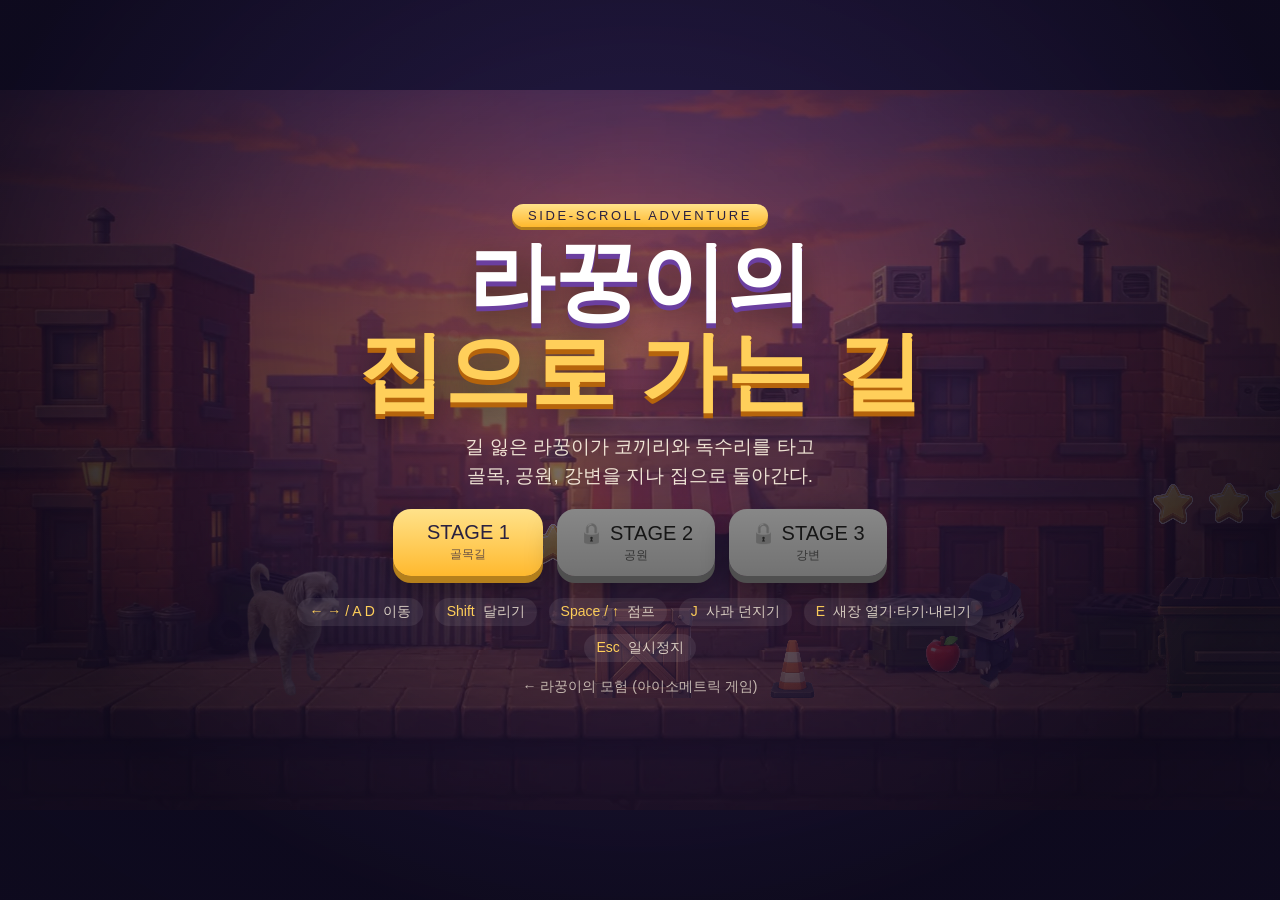
==== home/index.html @ 69aecd46 "새 게임 추가: 라꿍이의 집으로 가는 길 (횡스크롤) - 골목/공원/강변 3스테이지, 코끼리·독수리 타기, 움직이는 발판·스프링, 보스 돈 캣 - 메인 시작 화면에서 새 게임으로 " ====
<!doctype html>
<html lang="ko">
<head>
<meta charset="utf-8">
<meta name="viewport" content="width=device-width, initial-scale=1, maximum-scale=1, user-scalable=no, viewport-fit=cover">
<meta name="mobile-web-app-capable" content="yes">
<meta name="apple-mobile-web-app-capable" content="yes">
<meta name="theme-color" content="#1c1b33">
<title>라꿍이의 집으로 가는 길</title>
<link rel="stylesheet" href="style.css">
</head>
<body>
<div id="stage">
  <div id="game"></div>
  <div id="vignette"></div>

  <!-- HUD -->
  <div id="hud" class="hidden">
    <div id="hud-left">
      <div class="hud-card" id="hud-hero">
        <img id="portrait" src="assets/portrait.webp" alt="">
        <div class="hh-body">
          <div class="hh-row"><span id="hearts"></span><span id="lives">×3</span></div>
          <div class="hh-row small"><span id="mount-badge" class="hidden"></span><span id="mount-hearts"></span></div>
        </div>
      </div>
      <div class="hud-card" id="hud-letters"><span class="lt" data-i="0">라</span><span class="lt" data-i="1">꿍</span><span class="lt" data-i="2">이</span></div>
    </div>
    <div id="hud-right">
      <div class="hud-chip"><img src="assets/item_star.webp" alt=""><b id="stars">0</b></div>
      <div class="hud-chip"><img src="assets/item_apple.webp" alt=""><b id="apples">3</b></div>
      <button id="btn-pause" class="round" aria-label="일시정지">⏸</button>
    </div>
    <div id="stage-name"></div>
    <div id="boss-bar" class="hidden"><div class="bb-name">👑 돈 캣</div><div class="bb-track"><div id="boss-fill"></div></div></div>
    <div id="hint" class="hidden"></div>
    <div id="toast" class="hidden"></div>
  </div>

  <!-- touch controls -->
  <div id="touch">
    <div id="joy"><div id="joy-knob"></div></div>
    <button id="tb-jump" class="tb" aria-label="점프">⤴<span>점프</span></button>
    <button id="tb-throw" class="tb" aria-label="사과 던지기"><img src="assets/item_apple.webp" alt=""><span>던지기</span></button>
    <button id="tb-act" class="tb" aria-label="타기/열기">E<span>타기</span></button>
    <button id="tb-run" class="tb" aria-label="달리기">🏃<span>달리기</span></button>
  </div>
  <div id="rotate-hint" class="hidden"><div>📱↻<br>화면을 <b>가로</b>로 돌려 주세요</div></div>

  <!-- title -->
  <div id="title" class="screen">
    <div class="title-inner">
      <div class="title-badge">SIDE-SCROLL ADVENTURE</div>
      <h1>라꿍이의<br><span>집으로 가는 길</span></h1>
      <p class="title-sub">길 잃은 라꿍이가 코끼리와 독수리를 타고<br>골목, 공원, 강변을 지나 집으로 돌아간다.</p>
      <div id="title-loading">리소스 불러오는 중…</div>
      <div id="stage-pick" class="hidden"></div>
      <div class="controls controls-touch"><span><b>왼쪽 조이스틱</b> 이동 (끝까지 밀면 달리기)</span><span><b>⤴</b> 점프</span><span><b>사과</b> 던지기</span><span><b>E</b> 타기·열기</span></div>
      <div class="controls controls-kb">
        <span><b>← → / A D</b> 이동</span><span><b>Shift</b> 달리기</span><span><b>Space / ↑</b> 점프</span><span><b>J</b> 사과 던지기</span><span><b>E</b> 새장 열기·타기·내리기</span><span><b>Esc</b> 일시정지</span>
      </div>
      <button id="btn-full" class="mode-btn">전체화면으로 보기</button>
      <a class="back-link" href="../index.html">← 라꿍이의 모험 (아이소메트릭 게임)</a>
    </div>
  </div>

  <div id="pause" class="screen hidden">
    <div class="panel">
      <h2>일시정지</h2>
      <button id="btn-resume" class="big-btn">계속하기</button>
      <button id="btn-retry" class="big-btn ghost">이 스테이지 처음부터</button>
      <button id="btn-menu" class="big-btn ghost">처음 화면으로</button>
    </div>
  </div>

  <div id="clear" class="screen hidden">
    <div class="panel wide">
      <div class="title-badge" id="clear-badge">STAGE CLEAR</div>
      <h2 id="clear-title">스테이지 클리어!</h2>
      <p class="quote" id="clear-quote"></p>
      <div class="stats">
        <div><span>별</span><b id="res-stars">0</b></div>
        <div><span>글자</span><b id="res-letters">0/3</b></div>
        <div><span>시간</span><b id="res-time">0:00</b></div>
        <div><span>남은 목숨</span><b id="res-lives">3</b></div>
      </div>
      <button id="btn-next" class="big-btn">다음 스테이지</button>
      <button id="btn-again" class="big-btn ghost">다시 하기</button>
    </div>
    <div id="confetti"></div>
  </div>

  <div id="over" class="screen hidden">
    <div class="panel">
      <h2>앗, 쓰러졌다…</h2>
      <p class="quote">포기하지 마! 집이 기다리고 있어.</p>
      <button id="btn-over-retry" class="big-btn">다시 도전</button>
      <button id="btn-over-menu" class="big-btn ghost">처음 화면으로</button>
    </div>
  </div>
</div>

<script src="../lib/phaser.min.js"></script>
<script src="game.js"></script>
</body>
</html>
---- home/style.css ----
:root{
  --ink:#2a2140; --gold:#ffcf5a; --gold2:#ff9f2e; --cream:#fff6e4; --navy:#1c1b33; --pink:#ff7a93;
  --card:rgba(28,27,51,.82); --line:rgba(255,207,90,.55);
}
*{box-sizing:border-box;margin:0;padding:0;user-select:none;-webkit-user-select:none}
html,body{width:100%;height:100%;background:#12111f;overflow:hidden;font-family:"Jua","Malgun Gothic","Apple SD Gothic Neo","Noto Sans KR",sans-serif;color:var(--cream);overscroll-behavior:none;-webkit-touch-callout:none;-webkit-tap-highlight-color:transparent}
#stage{position:fixed;left:0;top:0;width:var(--app-w,100%);height:var(--app-h,100%);display:flex;align-items:center;justify-content:center;background:#12111f;touch-action:none}
#game{position:absolute;inset:0}
#game canvas{display:block}
#vignette{position:absolute;inset:0;pointer-events:none;background:radial-gradient(ellipse at center,rgba(0,0,0,0) 58%,rgba(20,10,40,.34) 100%);z-index:2}
.hidden{display:none!important}

/* ---------- HUD ---------- */
#hud{position:absolute;inset:0;z-index:5;pointer-events:none}
#hud-left{position:absolute;left:max(12px,env(safe-area-inset-left));top:max(10px,env(safe-area-inset-top));display:flex;flex-direction:column;gap:8px}
.hud-card{background:var(--card);border:2px solid var(--line);border-radius:16px;padding:6px 12px;backdrop-filter:blur(6px);box-shadow:0 4px 0 rgba(0,0,0,.25)}
#hud-hero{display:flex;align-items:center;gap:10px;min-width:190px}
#portrait{width:52px;height:52px;border-radius:50%;border:3px solid var(--gold);background:#3a2c50;object-fit:cover}
.hh-body{display:flex;flex-direction:column;gap:3px}
.hh-row{display:flex;align-items:center;gap:8px}
.hh-row.small{font-size:12px;min-height:16px}
#hearts img,#mount-hearts img{width:24px;height:22px;margin-right:2px;vertical-align:middle;filter:drop-shadow(0 2px 0 rgba(0,0,0,.35))}
#hearts img.off,#mount-hearts img.off{filter:grayscale(1) brightness(.55);opacity:.7}
#mount-hearts img{width:18px;height:17px;filter:hue-rotate(190deg) saturate(1.3) drop-shadow(0 2px 0 rgba(0,0,0,.35))}
#mount-hearts img.off{filter:grayscale(1) brightness(.5)}
#lives{font-size:18px;color:var(--gold)}
#mount-badge{background:rgba(255,255,255,.12);border-radius:999px;padding:1px 9px;color:var(--gold)}
#hud-letters{display:flex;gap:6px;align-self:flex-start;padding:4px 10px}
.lt{width:30px;height:30px;border-radius:9px;display:flex;align-items:center;justify-content:center;font-size:20px;color:rgba(255,255,255,.28);background:rgba(255,255,255,.07);border:2px dashed rgba(255,255,255,.2)}
.lt.on{color:var(--ink);background:linear-gradient(180deg,#ffe28a,#ffb92e);border:2px solid #fff6e4;text-shadow:none;animation:pop .5s ease-out}
@keyframes pop{0%{transform:scale(1.7)}100%{transform:scale(1)}}
#hud-right{position:absolute;right:max(12px,env(safe-area-inset-right));top:max(10px,env(safe-area-inset-top));display:flex;align-items:center;gap:8px}
.hud-chip{display:flex;align-items:center;gap:6px;background:var(--card);border:2px solid var(--line);border-radius:999px;padding:3px 14px 3px 8px;font-size:20px}
.hud-chip img{width:26px;height:26px;object-fit:contain}
.hud-chip b{font-weight:400;min-width:22px;text-align:right;font-variant-numeric:tabular-nums}
.round{pointer-events:auto;width:42px;height:42px;border-radius:50%;border:3px solid var(--gold);background:var(--card);color:#fff;font:inherit;font-size:16px;cursor:pointer}
#stage-name{position:absolute;left:50%;top:max(10px,env(safe-area-inset-top));transform:translateX(-50%);background:var(--card);border:2px solid var(--line);border-radius:999px;padding:4px 18px;font-size:15px;color:var(--gold);white-space:nowrap}
#boss-bar{position:absolute;left:50%;bottom:max(22px,env(safe-area-inset-bottom));transform:translateX(-50%);width:min(560px,52vw);display:flex;align-items:center;gap:10px}
.bb-name{font-size:16px;white-space:nowrap}
.bb-track{flex:1;height:18px;border-radius:10px;background:rgba(0,0,0,.55);border:3px solid #fff6e4;overflow:hidden}
#boss-fill{height:100%;width:100%;background:linear-gradient(180deg,#ff8a6a,#d6322a);transition:width .25s}
#hint{position:absolute;left:50%;top:22%;transform:translateX(-50%);background:var(--card);border:2px solid var(--gold);border-radius:18px;padding:8px 20px;font-size:20px;max-width:86vw;text-align:center;box-shadow:0 6px 0 rgba(0,0,0,.25)}
#toast{position:absolute;left:50%;top:32%;transform:translateX(-50%);font-size:34px;color:var(--gold);text-shadow:0 4px 0 #6b3fa0,0 8px 24px rgba(0,0,0,.5);white-space:nowrap}

/* ---------- screens ---------- */
.screen{position:absolute;inset:0;z-index:20;display:flex;align-items:center;justify-content:center;text-align:center;overflow-y:auto;overscroll-behavior:contain}
.title-inner,.panel{margin:auto}
#title{background:radial-gradient(ellipse at 50% 35%,rgba(60,40,110,.55),rgba(14,10,30,.88) 75%)}
#pause{background:rgba(10,8,24,.7);backdrop-filter:blur(4px)}
#over{background:rgba(10,8,24,.78)}
#clear{background:radial-gradient(ellipse at center,rgba(60,40,110,.55),rgba(10,8,24,.88))}
.title-inner{max-width:780px;padding:24px}
.title-badge{display:inline-block;font-size:13px;letter-spacing:.2em;color:var(--ink);background:linear-gradient(180deg,#ffe28a,#ffb92e);border-radius:999px;padding:4px 16px;margin-bottom:10px;box-shadow:0 3px 0 #b5801c}
h1{font-size:clamp(44px,8vw,86px);line-height:1.04;color:#fff;text-shadow:0 5px 0 #6b3fa0,0 10px 30px rgba(0,0,0,.5)}
h1 span{color:var(--gold);text-shadow:0 5px 0 #b5640c,0 10px 30px rgba(0,0,0,.5)}
.title-sub{margin:16px 0 18px;font-size:19px;line-height:1.55;color:rgba(255,246,228,.9)}
#title-loading{font-size:17px;color:var(--gold);margin:14px 0}
#stage-pick{display:flex;gap:14px;justify-content:center;flex-wrap:wrap}
.big-btn{display:inline-flex;align-items:center;justify-content:center;gap:10px;font-family:inherit;font-size:24px;color:var(--ink);background:linear-gradient(180deg,#ffe28a,#ffb92e);border:0;border-radius:18px;padding:14px 38px;cursor:pointer;box-shadow:0 7px 0 #b5801c,0 14px 30px rgba(0,0,0,.35);transition:transform .08s}
.big-btn small{font-size:12px;opacity:.7}
.big-btn:hover{transform:translateY(-2px)}
.big-btn:active{transform:translateY(4px);box-shadow:0 3px 0 #b5801c}
.big-btn.ghost{background:rgba(255,255,255,.12);color:#fff;box-shadow:0 7px 0 rgba(0,0,0,.35);margin-top:14px}
.big-btn[disabled]{filter:grayscale(1) brightness(.6);cursor:default}
.controls{margin-top:22px;display:flex;flex-wrap:wrap;gap:8px 12px;justify-content:center;font-size:14px;color:rgba(255,246,228,.8)}
.controls span{background:rgba(255,255,255,.08);padding:5px 12px;border-radius:999px}
.controls b{color:var(--gold);font-weight:400;margin-right:4px}
.controls-touch{display:none}
.mode-btn{margin-top:14px;font-family:inherit;font-size:14px;color:var(--cream);background:rgba(255,255,255,.1);border:1px solid var(--line);border-radius:999px;padding:7px 16px;cursor:pointer}
.back-link{display:block;margin-top:16px;font-size:14px;color:rgba(255,246,228,.7);text-decoration:none}
.back-link:hover{color:var(--gold)}
#btn-full{display:none}
.panel{background:var(--card);border:3px solid var(--gold);border-radius:26px;padding:30px 44px;box-shadow:0 10px 0 rgba(0,0,0,.3),0 24px 60px rgba(0,0,0,.45);display:flex;flex-direction:column;align-items:center}
.panel h2{font-size:36px;margin:6px 0 16px;color:#fff}
.panel.wide{min-width:min(560px,92vw)}
.quote{font-size:18px;color:rgba(255,246,228,.85);margin-bottom:16px}
.stats{display:grid;grid-template-columns:1fr 1fr;gap:10px;width:100%;margin-bottom:22px}
.stats div{background:rgba(255,255,255,.08);border-radius:14px;padding:10px 14px;display:flex;flex-direction:column;gap:2px}
.stats span{font-size:12px;color:var(--gold);letter-spacing:.12em}
.stats b{font-size:28px;font-weight:400}
#confetti{position:absolute;inset:0;pointer-events:none;overflow:hidden}
.conf{position:absolute;top:-20px;font-size:26px;animation:fall linear forwards}
@keyframes fall{to{transform:translateY(110vh) rotate(540deg)}}
.stage-btn{min-width:150px;padding:12px 22px;font-size:20px}
.stage-btn small{display:block;font-size:12px;opacity:.7}
.stage-btn{flex-direction:column;gap:2px}

/* ---------- touch ---------- */
#touch,#rotate-hint{display:none}
body.touch .controls-touch{display:flex}
body.touch .controls-kb{display:none}
body.touch #btn-full{display:inline-block}
body.touch #touch{display:block;position:absolute;inset:0;z-index:6;pointer-events:none}
body.touch #joy{position:absolute;left:max(22px,env(safe-area-inset-left));bottom:max(22px,env(safe-area-inset-bottom));width:132px;height:132px;border-radius:50%;background:rgba(28,27,51,.45);border:3px solid rgba(255,207,90,.55);pointer-events:auto;touch-action:none}
body.touch #joy-knob{position:absolute;left:50%;top:50%;width:58px;height:58px;margin:-29px 0 0 -29px;border-radius:50%;background:radial-gradient(circle at 35% 30%,#fff6e4,#ffb92e);box-shadow:0 4px 0 rgba(0,0,0,.3);transition:transform .05s}
body.touch .tb{position:absolute;pointer-events:auto;touch-action:none;width:74px;height:74px;border-radius:50%;border:3px solid var(--gold);background:rgba(28,27,51,.6);color:#fff;font:inherit;font-size:28px;line-height:1;display:flex;flex-direction:column;align-items:center;justify-content:center;gap:1px;box-shadow:0 5px 0 rgba(0,0,0,.3)}
body.touch .tb img{width:30px;height:30px;object-fit:contain}
body.touch .tb span{font-size:10px;color:var(--gold)}
body.touch .tb:active,body.touch .tb.on{background:var(--gold);color:var(--ink)}
body.touch .tb:active span,body.touch .tb.on span{color:var(--ink)}
body.touch #tb-jump{right:max(18px,env(safe-area-inset-right));bottom:max(24px,env(safe-area-inset-bottom));width:88px;height:88px;font-size:34px}
body.touch #tb-throw{right:calc(max(18px,env(safe-area-inset-right)) + 104px);bottom:max(24px,env(safe-area-inset-bottom))}
body.touch #tb-act{right:calc(max(18px,env(safe-area-inset-right)) + 16px);bottom:calc(max(24px,env(safe-area-inset-bottom)) + 104px)}
body.touch #tb-act.hot{background:var(--gold);color:var(--ink);animation:pulse .7s ease-in-out infinite}
@keyframes pulse{50%{transform:scale(1.12)}}
body.touch #tb-run{right:calc(max(18px,env(safe-area-inset-right)) + 112px);bottom:calc(max(24px,env(safe-area-inset-bottom)) + 92px);width:56px;height:56px;font-size:22px}
body.touch #hud-hero{min-width:0}
body.touch #hint{top:30%;font-size:16px;padding:6px 14px}
@media (max-height:480px){
  body.touch #joy{width:112px;height:112px}
  body.touch .tb{width:62px;height:62px}
  body.touch #tb-jump{width:76px;height:76px}
  body.touch #tb-throw{right:calc(max(18px,env(safe-area-inset-right)) + 92px)}
  body.touch #tb-act{bottom:calc(max(24px,env(safe-area-inset-bottom)) + 88px)}
  body.touch #tb-run{right:calc(max(18px,env(safe-area-inset-right)) + 96px);bottom:calc(max(24px,env(safe-area-inset-bottom)) + 76px);width:48px;height:48px;font-size:18px}
  #portrait{width:40px;height:40px}
  #hearts img{width:20px;height:18px}
  .hud-chip{font-size:16px;padding:2px 10px 2px 6px}
  .hud-chip img{width:20px;height:20px}
  #stage-name{font-size:12px;padding:2px 12px}
}
@media (orientation:portrait){
  body.touch #rotate-hint{display:flex;position:absolute;inset:0;z-index:50;background:rgba(14,10,30,.94);align-items:center;justify-content:center;text-align:center;font-size:24px;line-height:1.6}
  body.touch #rotate-hint.hidden{display:flex!important}
}
@media (max-width:760px){
  .title-inner{padding:12px}
  h1{font-size:clamp(34px,11vw,60px)}
  .title-sub{font-size:15px;margin:10px 0 12px}
  .panel{padding:22px 24px}
  .stats b{font-size:22px}
}
/* short landscape (phones) */
@media (max-height:480px) and (orientation:landscape){
  .title-inner{padding:6px 16px}
  .title-badge{font-size:10px;padding:2px 10px;margin-bottom:2px}
  h1{font-size:30px;line-height:1.1}
  h1 br{display:none}
  h1 span{margin-left:.22em}
  .title-sub{font-size:12px;line-height:1.4;margin:4px 0 6px}
  #title-loading{font-size:13px;margin:6px 0}
  .big-btn{font-size:17px;padding:7px 24px;border-radius:14px}
  .stage-btn{min-width:110px;padding:6px 12px;font-size:16px}
  .controls{margin-top:6px;gap:4px 8px;font-size:11px}
  .controls span{padding:3px 9px}
  .mode-btn{margin-top:6px;font-size:12px;padding:4px 12px}
  .back-link{margin-top:6px;font-size:12px}
  .panel{padding:12px 28px}
  .panel h2{font-size:24px;margin:2px 0 8px}
  .quote{font-size:13px;margin-bottom:8px}
  .stats{grid-template-columns:repeat(4,1fr);gap:6px;margin-bottom:10px}
  .stats div{padding:5px 8px;border-radius:10px}
  .stats span{font-size:10px}
  .stats b{font-size:18px}
  #clear .panel{display:grid;grid-template-columns:1fr 1fr;gap:0 10px;min-width:min(520px,92vw)}
  #clear .panel>:not(button){grid-column:1/-1;justify-self:center}
  #clear .panel>.stats{justify-self:stretch}
  #clear .big-btn,#clear .big-btn.ghost{margin-top:0}
}
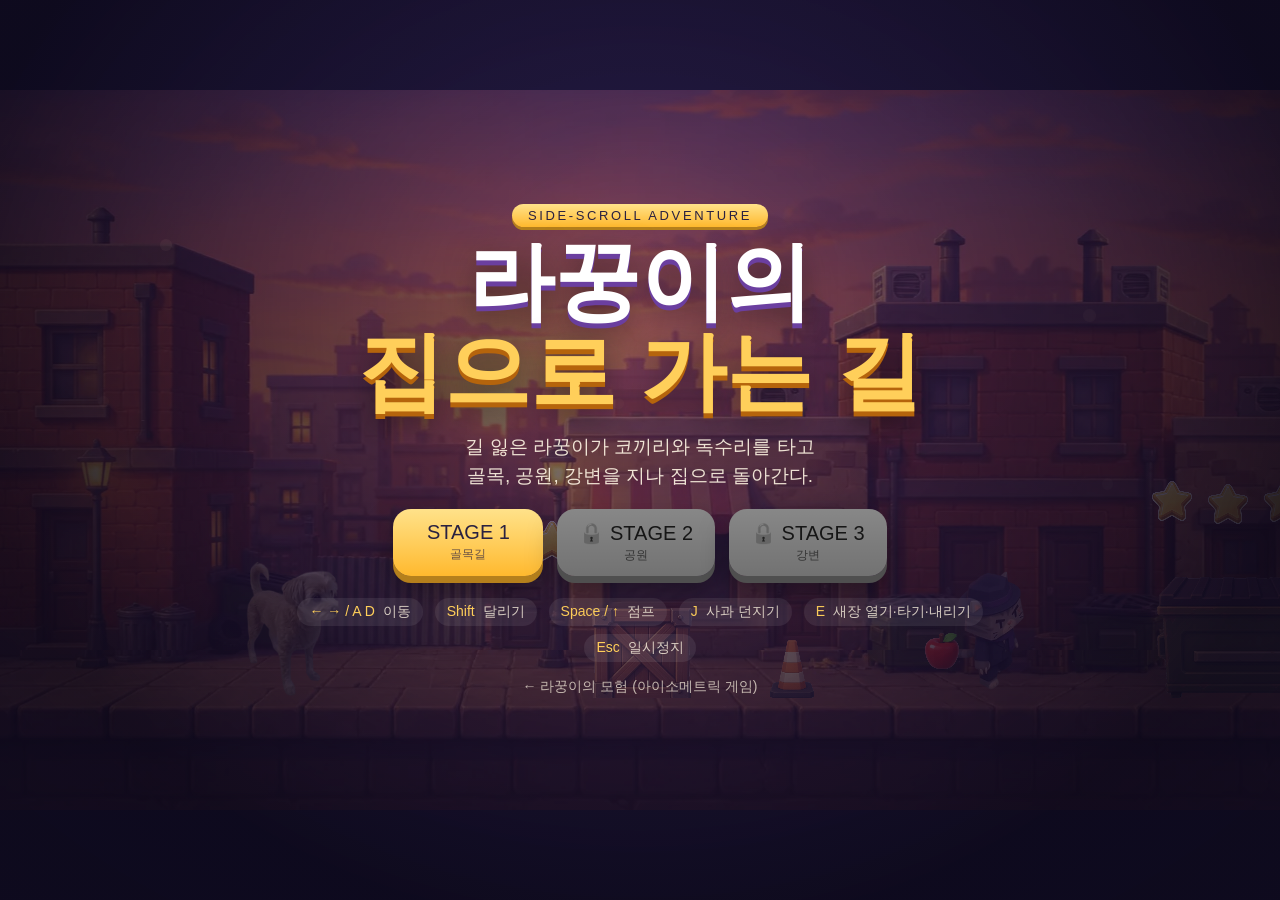
==== commit 29c3ff41: "세로 화면에서도 플레이할 수 있게 '세로로 계속하기' 버튼 추가 - 폰이 세로일 때 뜨는 '가로로 돌려 주세요' 안내에 세로로 계속하기 버튼 추가 (화면 회전 잠금 대응) - 세로" ====
--- a/home/index.html
+++ b/home/index.html
@@ -45,7 +45,7 @@
     <button id="tb-act" class="tb" aria-label="타기/열기">E<span>타기</span></button>
     <button id="tb-run" class="tb" aria-label="달리기">🏃<span>달리기</span></button>
   </div>
-  <div id="rotate-hint" class="hidden"><div>📱↻<br>화면을 <b>가로</b>로 돌려 주세요</div></div>
+  <div id="rotate-hint" class="hidden"><div>📱↻<br>화면을 <b>가로</b>로 돌려 주세요<br><button id="btn-portrait" class="mode-btn">세로로 계속하기 (작게 보여요)</button></div></div>
 
   <!-- title -->
   <div id="title" class="screen">
--- a/home/style.css
+++ b/home/style.css
@@ -120,8 +120,20 @@
   #stage-name{font-size:12px;padding:2px 12px}
 }
 @media (orientation:portrait){
-  body.touch #rotate-hint{display:flex;position:absolute;inset:0;z-index:50;background:rgba(14,10,30,.94);align-items:center;justify-content:center;text-align:center;font-size:24px;line-height:1.6}
-  body.touch #rotate-hint.hidden{display:flex!important}
+  body.touch:not(.portrait-ok) #rotate-hint{display:flex;position:absolute;inset:0;z-index:50;background:rgba(14,10,30,.94);align-items:center;justify-content:center;text-align:center;font-size:24px;line-height:1.6}
+  body.touch:not(.portrait-ok) #rotate-hint.hidden{display:flex!important}
+  body.touch.portrait-ok #rotate-hint{display:none!important}
+  #rotate-hint .mode-btn{margin-top:18px;font-size:16px;padding:10px 20px;pointer-events:auto}
+  body.touch.portrait-ok #hud-right{flex-wrap:wrap;max-width:140px;justify-content:flex-end;gap:6px}
+  body.touch.portrait-ok .hud-chip{font-size:15px;padding:2px 8px 2px 5px}
+  body.touch.portrait-ok .hud-chip img{width:20px;height:20px}
+  body.touch.portrait-ok #hud-hero{min-width:0;padding:5px 10px 5px 6px}
+  body.touch.portrait-ok #portrait{width:40px;height:40px}
+  body.touch.portrait-ok #hearts img{width:20px;height:18px}
+  body.touch.portrait-ok #stage-name{top:calc(max(10px,env(safe-area-inset-top)) + 138px);font-size:12px}
+  body.touch.portrait-ok #hint{top:calc(max(10px,env(safe-area-inset-top)) + 176px);font-size:14px}
+  body.touch.portrait-ok #toast{top:calc(max(10px,env(safe-area-inset-top)) + 252px);font-size:26px}
+  body.touch.portrait-ok #boss-bar{left:12px;transform:none;width:calc(100% - 24px);bottom:calc(max(14px,env(safe-area-inset-bottom)) + 200px)}
 }
 @media (max-width:760px){
   .title-inner{padding:12px}
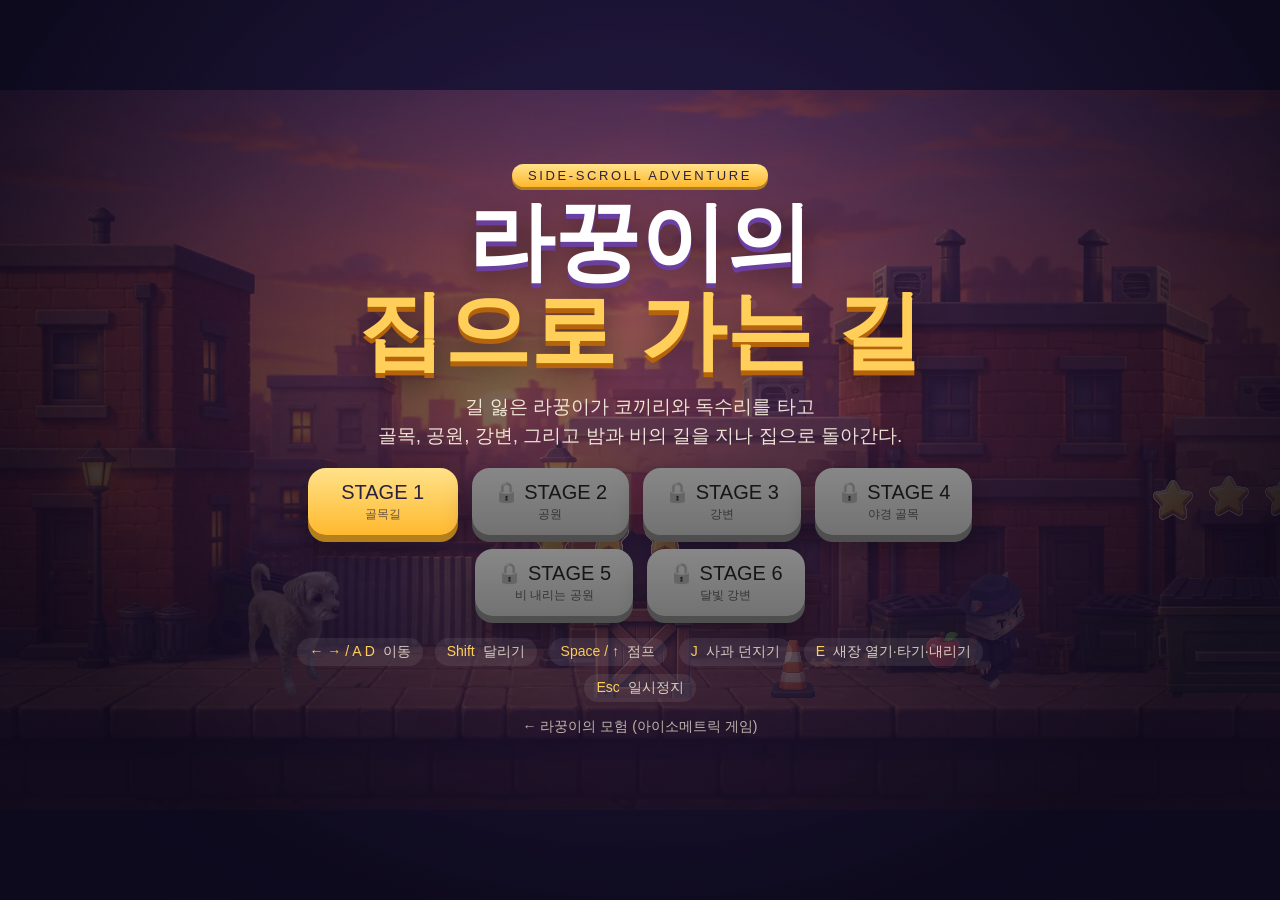
==== commit b3008bd5: "챕터 3·4와 스테이지 4~6 추가 라꿍이의 모험 - 챕터 3 스카이 크루(중앙공원, 보스 구구 대장), 챕터 4 언더그라운드(빵집 거리, 보스 치즈 왕) - 챕터 2~4를 데이터" ====
--- a/home/index.html
+++ b/home/index.html
@@ -52,7 +52,7 @@
     <div class="title-inner">
       <div class="title-badge">SIDE-SCROLL ADVENTURE</div>
       <h1>라꿍이의<br><span>집으로 가는 길</span></h1>
-      <p class="title-sub">길 잃은 라꿍이가 코끼리와 독수리를 타고<br>골목, 공원, 강변을 지나 집으로 돌아간다.</p>
+      <p class="title-sub">길 잃은 라꿍이가 코끼리와 독수리를 타고<br>골목, 공원, 강변, 그리고 밤과 비의 길을 지나 집으로 돌아간다.</p>
       <div id="title-loading">리소스 불러오는 중…</div>
       <div id="stage-pick" class="hidden"></div>
       <div class="controls controls-touch"><span><b>왼쪽 조이스틱</b> 이동 (끝까지 밀면 달리기)</span><span><b>⤴</b> 점프</span><span><b>사과</b> 던지기</span><span><b>E</b> 타기·열기</span></div>
--- a/home/style.css
+++ b/home/style.css
@@ -152,7 +152,8 @@
   .title-sub{font-size:12px;line-height:1.4;margin:4px 0 6px}
   #title-loading{font-size:13px;margin:6px 0}
   .big-btn{font-size:17px;padding:7px 24px;border-radius:14px}
-  .stage-btn{min-width:110px;padding:6px 12px;font-size:16px}
+  .stage-btn{min-width:84px;padding:5px 8px;font-size:14px}
+  #stage-pick{gap:8px}
   .controls{margin-top:6px;gap:4px 8px;font-size:11px}
   .controls span{padding:3px 9px}
   .mode-btn{margin-top:6px;font-size:12px;padding:4px 12px}
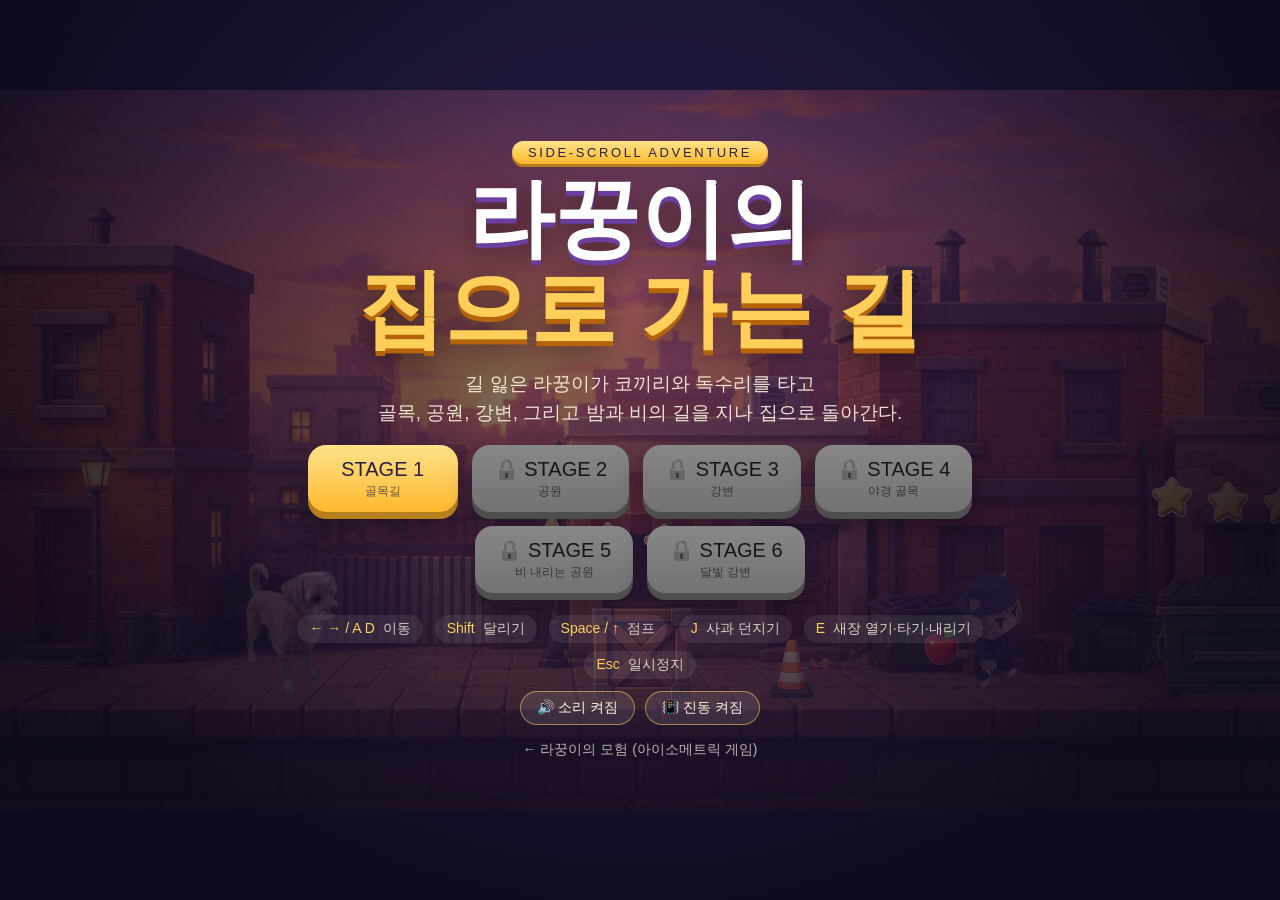
==== commit 69ff1b8d: "UI/UX 다듬기: 전환 효과, 배경음악, 플로팅 조이스틱, 연출 강화 - 공통(shared/rk.js·rk.css): 화면 페이드, 챕터·스테이지·보스 배너, 로딩 진행바,   " ====
--- a/home/index.html
+++ b/home/index.html
@@ -8,6 +8,7 @@
 <meta name="theme-color" content="#1c1b33">
 <title>라꿍이의 집으로 가는 길</title>
 <link rel="stylesheet" href="style.css">
+<link rel="stylesheet" href="../shared/rk.css">
 </head>
 <body>
 <div id="stage">
@@ -39,6 +40,7 @@
 
   <!-- touch controls -->
   <div id="touch">
+    <div id="joy-zone"></div>
     <div id="joy"><div id="joy-knob"></div></div>
     <button id="tb-jump" class="tb" aria-label="점프">⤴<span>점프</span></button>
     <button id="tb-throw" class="tb" aria-label="사과 던지기"><img src="assets/item_apple.webp" alt=""><span>던지기</span></button>
@@ -53,7 +55,7 @@
       <div class="title-badge">SIDE-SCROLL ADVENTURE</div>
       <h1>라꿍이의<br><span>집으로 가는 길</span></h1>
       <p class="title-sub">길 잃은 라꿍이가 코끼리와 독수리를 타고<br>골목, 공원, 강변, 그리고 밤과 비의 길을 지나 집으로 돌아간다.</p>
-      <div id="title-loading">리소스 불러오는 중…</div>
+      <div id="title-loading"><span id="load-text">리소스 불러오는 중…</span><span class="rk-loadbar"><i id="load-fill"></i></span></div>
       <div id="stage-pick" class="hidden"></div>
       <div class="controls controls-touch"><span><b>왼쪽 조이스틱</b> 이동 (끝까지 밀면 달리기)</span><span><b>⤴</b> 점프</span><span><b>사과</b> 던지기</span><span><b>E</b> 타기·열기</span></div>
       <div class="controls controls-kb">
@@ -77,6 +79,7 @@
     <div class="panel wide">
       <div class="title-badge" id="clear-badge">STAGE CLEAR</div>
       <h2 id="clear-title">스테이지 클리어!</h2>
+      <div id="clear-rating"><div class="rs"><i>★</i><small>클리어</small></div><div class="rs"><i>★</i><small>별 70%↑</small></div><div class="rs"><i>★</i><small>글자 모두</small></div></div>
       <p class="quote" id="clear-quote"></p>
       <div class="stats">
         <div><span>별</span><b id="res-stars">0</b></div>
@@ -101,6 +104,7 @@
 </div>
 
 <script src="../lib/phaser.min.js"></script>
+<script src="../shared/rk.js"></script>
 <script src="game.js"></script>
 </body>
 </html>
--- a/home/style.css
+++ b/home/style.css
@@ -170,3 +170,26 @@
   #clear .panel>.stats{justify-self:stretch}
   #clear .big-btn,#clear .big-btn.ghost{margin-top:0}
 }
+
+/* ===== polish ===== */
+#hearts img,#mount-hearts img{transition:filter .25s,opacity .25s}
+#hearts img.gain{animation:heartGain .55s cubic-bezier(.2,1.8,.4,1)}
+#hearts img.lose{animation:heartLose .5s ease-out}
+@keyframes heartGain{0%{transform:scale(.2)}60%{transform:scale(1.55)}100%{transform:scale(1)}}
+@keyframes heartLose{0%{transform:scale(1.55) rotate(-14deg);filter:brightness(2.4)}40%{transform:scale(.75) rotate(10deg)}100%{transform:scale(1)}}
+#clear-rating{display:flex;gap:18px;justify-content:center;margin:0 0 12px}
+#clear-rating .rs{display:flex;flex-direction:column;align-items:center;gap:2px}
+#clear-rating i{font-style:normal;font-size:50px;line-height:1;color:rgba(255,255,255,.16);transform:scale(.7);display:block}
+#clear-rating small{font-size:11px;color:rgba(255,246,228,.55);letter-spacing:.04em}
+#clear-rating .rs.on i{color:#ffcf5a;-webkit-text-stroke:2px #b5640c;text-shadow:0 0 22px rgba(255,207,90,.85);animation:starPop .65s cubic-bezier(.2,1.8,.4,1) both}
+#clear-rating .rs.on small{color:#ffe28a}
+@keyframes starPop{0%{transform:scale(.2) rotate(-50deg);opacity:0}60%{transform:scale(1.4) rotate(10deg);opacity:1}100%{transform:scale(1) rotate(0)}}
+#boss-bar:not(.hidden){animation:rkTitleIn .5s var(--rk-ease) both}
+#hint:not(.hidden){animation:rkScreenIn .25s ease-out}
+@media (max-height:480px) and (orientation:landscape){
+  #clear-rating{gap:12px;margin:0 0 6px}
+  #clear-rating i{font-size:30px}
+  #clear-rating small{font-size:9px}
+  .rk-settings{margin-top:5px;gap:6px}
+  .rk-settings .mode-btn{margin-top:0}
+}
--- a/shared/rk.css
+++ b/shared/rk.css
@@ -0,0 +1,69 @@
+/* RK shared polish: screen transitions, micro-interactions, banners, vignette, settings, floating joystick */
+:root{--rk-ease:cubic-bezier(.2,1.4,.4,1)}
+
+/* ---- overlays glide in instead of popping ---- */
+@keyframes rkScreenIn{from{opacity:0}to{opacity:1}}
+@keyframes rkPanelIn{from{opacity:0;transform:translateY(18px) scale(.94)}to{opacity:1;transform:none}}
+@keyframes rkTitleIn{from{opacity:0;transform:translateY(24px)}to{opacity:1;transform:none}}
+.screen:not(.hidden){animation:rkScreenIn .35s ease-out}
+.screen:not(.hidden) .panel{animation:rkPanelIn .5s var(--rk-ease) both}
+.screen:not(.hidden) .title-inner>*{animation:rkTitleIn .6s var(--rk-ease) both}
+.title-inner>*:nth-child(2){animation-delay:.05s!important}.title-inner>*:nth-child(3){animation-delay:.1s!important}.title-inner>*:nth-child(4){animation-delay:.15s!important}
+.title-inner>*:nth-child(5){animation-delay:.2s!important}.title-inner>*:nth-child(6){animation-delay:.25s!important}.title-inner>*:nth-child(7){animation-delay:.3s!important}
+@keyframes rkFloat{50%{transform:translateY(-6px)}}
+#title h1{animation:rkTitleIn .6s var(--rk-ease) both,rkFloat 4.2s ease-in-out .8s infinite!important}
+
+/* ---- buttons feel alive ---- */
+.big-btn,.mode-btn,.round,.tb,.skill,.stage-btn{transition:transform .12s var(--rk-ease),filter .15s,background .15s,box-shadow .15s;-webkit-tap-highlight-color:transparent}
+.big-btn:not([disabled]):hover{filter:brightness(1.06)}
+.big-btn:focus-visible,.mode-btn:focus-visible,.round:focus-visible,a:focus-visible{outline:3px solid #fff;outline-offset:3px}
+.mode-btn:active,.round:active{transform:scale(.94)}
+.big-btn[disabled]{cursor:not-allowed}
+@keyframes rkShine{0%{transform:translateX(-120%) skewX(-20deg)}60%,100%{transform:translateX(220%) skewX(-20deg)}}
+#btn-start:not(.ghost),#btn-load,#btn-next,#btn-resume{position:relative;overflow:hidden}
+#btn-start:not(.ghost)::after,#btn-load::after,#btn-next::after,#btn-resume::after{content:"";position:absolute;top:0;bottom:0;width:36%;left:0;background:linear-gradient(90deg,transparent,rgba(255,255,255,.55),transparent);animation:rkShine 3.2s ease-in-out 1s infinite;pointer-events:none}
+
+/* ---- settings (sound / vibration) ---- */
+.rk-settings{display:flex;gap:10px;justify-content:center;flex-wrap:wrap;margin-top:12px}
+.rk-settings .mode-btn{margin-top:0}
+.rk-settings .mode-btn.off{opacity:.6;filter:grayscale(.7)}
+#pause .rk-settings{margin-top:16px}
+
+/* ---- full-screen fade ---- */
+#rk-fade{position:absolute;inset:0;background:#0d0a1c;opacity:0;pointer-events:none;z-index:45;transition:opacity .28s ease}
+#rk-fade.on{opacity:1;pointer-events:auto}
+
+/* ---- stage / chapter / boss banners ---- */
+#rk-banner{position:absolute;left:0;right:0;top:30%;z-index:30;text-align:center;pointer-events:none;padding:14px 16px;opacity:0;
+  background:linear-gradient(90deg,rgba(20,14,40,0),rgba(20,14,40,.78) 18%,rgba(20,14,40,.78) 82%,rgba(20,14,40,0))}
+#rk-banner .k{font-size:clamp(11px,1.6vw,15px);letter-spacing:.42em;color:var(--gold,#ffcf5a);margin-bottom:4px;text-shadow:0 2px 0 rgba(0,0,0,.4)}
+#rk-banner .t{font-size:clamp(26px,5.6vw,58px);line-height:1.1;color:#fff;text-shadow:0 4px 0 #6b3fa0,0 8px 24px rgba(0,0,0,.5)}
+#rk-banner.boss{background:linear-gradient(90deg,rgba(60,8,16,0),rgba(70,10,20,.82) 18%,rgba(70,10,20,.82) 82%,rgba(60,8,16,0))}
+#rk-banner.boss .k{color:#ff9a8a}
+#rk-banner.boss .t{text-shadow:0 4px 0 #8a1a1a,0 8px 24px rgba(0,0,0,.5)}
+@keyframes rkBanner{0%{opacity:0;transform:translateX(-70px) scaleY(.6)}10%{opacity:1;transform:none}82%{opacity:1;transform:none}100%{opacity:0;transform:translateX(70px) scaleY(.6)}}
+#rk-banner.go{animation-name:rkBanner;animation-timing-function:cubic-bezier(.2,.9,.3,1);animation-fill-mode:both}
+
+/* ---- damage / low health vignette ---- */
+#rk-hurt{position:absolute;inset:0;pointer-events:none;z-index:4;opacity:0;transition:opacity .5s ease-out;background:radial-gradient(ellipse at center,rgba(255,40,60,0) 52%,rgba(255,40,60,.62) 100%)}
+#rk-hurt.flash{opacity:1;transition:none}
+@keyframes rkLow{0%,100%{opacity:.08}50%{opacity:.5}}
+#rk-hurt.low{animation:rkLow 1.2s ease-in-out infinite}
+
+/* ---- counters ---- */
+@keyframes rkBounce{0%{transform:scale(1)}35%{transform:scale(1.32)}100%{transform:scale(1)}}
+.rk-bounce{animation:rkBounce .35s ease-out;display:inline-block}
+
+/* ---- loading bar ---- */
+.rk-loadbar{display:inline-block;width:min(300px,70vw);height:12px;border-radius:8px;background:rgba(255,255,255,.14);overflow:hidden;vertical-align:middle;margin-left:10px;border:1px solid rgba(255,207,90,.5)}
+.rk-loadbar>i{display:block;height:100%;width:0;background:linear-gradient(90deg,#ffe28a,#ffb92e);transition:width .2s}
+
+/* ---- floating joystick (touch): appears under the thumb anywhere in the lower-left area ---- */
+body.touch #joy-zone{position:absolute;left:0;bottom:0;width:48%;height:76%;pointer-events:auto;touch-action:none}
+body.touch #joy{pointer-events:none!important;opacity:.5;transition:opacity .18s}
+body.touch #joy.active{opacity:1}
+body.touch #joy-knob{transition:transform .04s linear}
+
+@media (prefers-reduced-motion:reduce){
+  *,*::before,*::after{animation-duration:.01ms!important;animation-iteration-count:1!important;transition-duration:.01ms!important}
+}
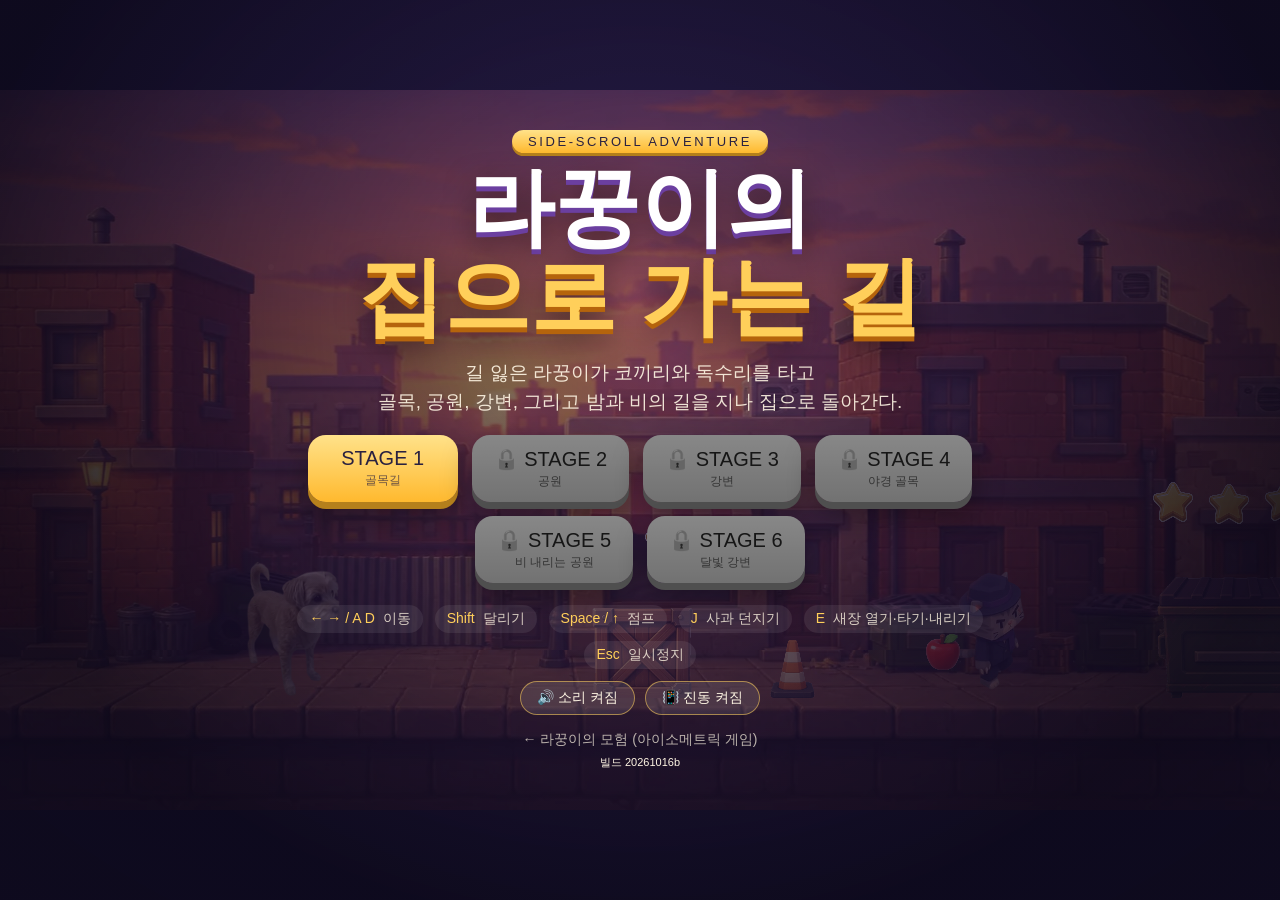
==== commit 22bd752d: "사과 던지기 수정, 독수리 너프, 챕터 인계 보강 - 집으로 가는 길: 사과가 그냥 떨어지던 문제 수정(물리 그룹에 추가될 때 속도가 초기화되던 것).   이제 포물선으로 날아가며" ====
--- a/home/index.html
+++ b/home/index.html
@@ -7,8 +7,8 @@
 <meta name="apple-mobile-web-app-capable" content="yes">
 <meta name="theme-color" content="#1c1b33">
 <title>라꿍이의 집으로 가는 길</title>
-<link rel="stylesheet" href="style.css">
-<link rel="stylesheet" href="../shared/rk.css">
+<link rel="stylesheet" href="style.css?v=20261016b">
+<link rel="stylesheet" href="../shared/rk.css?v=20261016b">
 </head>
 <body>
 <div id="stage">
@@ -22,7 +22,7 @@
         <img id="portrait" src="assets/portrait.webp" alt="">
         <div class="hh-body">
           <div class="hh-row"><span id="hearts"></span><span id="lives">×3</span></div>
-          <div class="hh-row small"><span id="mount-badge" class="hidden"></span><span id="mount-hearts"></span></div>
+          <div class="hh-row small"><span id="mount-badge" class="hidden"></span><span id="mount-hearts"></span><span id="mount-stamina" class="hidden"><i></i></span></div>
         </div>
       </div>
       <div class="hud-card" id="hud-letters"><span class="lt" data-i="0">라</span><span class="lt" data-i="1">꿍</span><span class="lt" data-i="2">이</span></div>
@@ -63,6 +63,7 @@
       </div>
       <button id="btn-full" class="mode-btn">전체화면으로 보기</button>
       <a class="back-link" href="../index.html">← 라꿍이의 모험 (아이소메트릭 게임)</a>
+      <div class="build">빌드 20261016b</div>
     </div>
   </div>
 
@@ -104,7 +105,7 @@
 </div>
 
 <script src="../lib/phaser.min.js"></script>
-<script src="../shared/rk.js"></script>
-<script src="game.js"></script>
+<script src="../shared/rk.js?v=20261016b"></script>
+<script src="game.js?v=20261016b"></script>
 </body>
 </html>
--- a/home/style.css
+++ b/home/style.css
@@ -193,3 +193,9 @@
   .rk-settings{margin-top:5px;gap:6px}
   .rk-settings .mode-btn{margin-top:0}
 }
+
+#mount-stamina{display:inline-block;width:64px;height:9px;border-radius:6px;background:rgba(0,0,0,.35);border:1px solid rgba(255,207,90,.6);overflow:hidden;vertical-align:middle;margin-left:6px}
+#mount-stamina i{display:block;height:100%;width:100%;background:linear-gradient(90deg,#8fe3ff,#ffe28a);transition:width .12s linear}
+#mount-stamina.low i{background:linear-gradient(90deg,#ff7a6b,#ffb92e);animation:rkLow .5s ease-in-out infinite}
+#mount-stamina.hidden{display:none}
+.build{margin-top:6px;font-size:11px;opacity:.4}
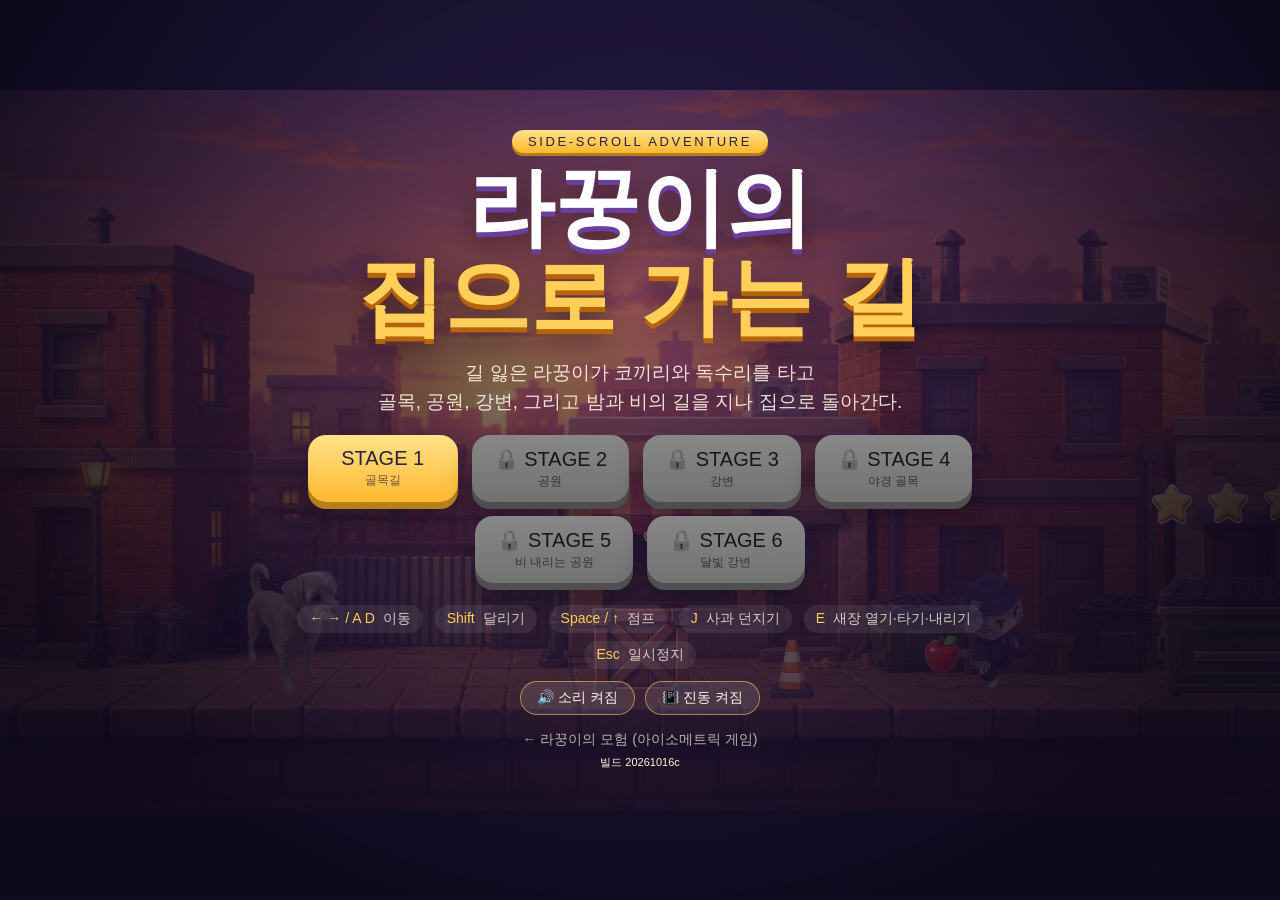
==== commit ce34e24e: "이어하기 시 다음 챕터 시작 안내, 새 버전 알림 추가 - 이어하기로 챕터 종료 지점에서 시작하면 다음 챕터 배너·안내 표시 - 오래 열어둔 탭에서 새 버전이 배포되면 '새 버전이" ====
--- a/home/index.html
+++ b/home/index.html
@@ -7,8 +7,8 @@
 <meta name="apple-mobile-web-app-capable" content="yes">
 <meta name="theme-color" content="#1c1b33">
 <title>라꿍이의 집으로 가는 길</title>
-<link rel="stylesheet" href="style.css?v=20261016b">
-<link rel="stylesheet" href="../shared/rk.css?v=20261016b">
+<link rel="stylesheet" href="style.css?v=20261016c">
+<link rel="stylesheet" href="../shared/rk.css?v=20261016c">
 </head>
 <body>
 <div id="stage">
@@ -63,7 +63,7 @@
       </div>
       <button id="btn-full" class="mode-btn">전체화면으로 보기</button>
       <a class="back-link" href="../index.html">← 라꿍이의 모험 (아이소메트릭 게임)</a>
-      <div class="build">빌드 20261016b</div>
+      <div class="build">빌드 20261016c</div>
     </div>
   </div>
 
@@ -105,7 +105,7 @@
 </div>
 
 <script src="../lib/phaser.min.js"></script>
-<script src="../shared/rk.js?v=20261016b"></script>
-<script src="game.js?v=20261016b"></script>
+<script src="../shared/rk.js?v=20261016c"></script>
+<script src="game.js?v=20261016c"></script>
 </body>
 </html>
--- a/shared/rk.css
+++ b/shared/rk.css
@@ -67,3 +67,6 @@
 @media (prefers-reduced-motion:reduce){
   *,*::before,*::after{animation-duration:.01ms!important;animation-iteration-count:1!important;transition-duration:.01ms!important}
 }
+
+/* ---- new-version pill ---- */
+#rk-update{position:absolute;left:50%;top:max(10px,env(safe-area-inset-top));transform:translateX(-50%);z-index:60;border:2px solid #fff6e4;border-radius:999px;padding:8px 18px;font:inherit;font-size:15px;color:#2a2140;background:linear-gradient(180deg,#ffe28a,#ffb92e);box-shadow:0 5px 0 #b5801c,0 10px 24px rgba(0,0,0,.4);cursor:pointer;animation:rkTitleIn .5s var(--rk-ease) both}
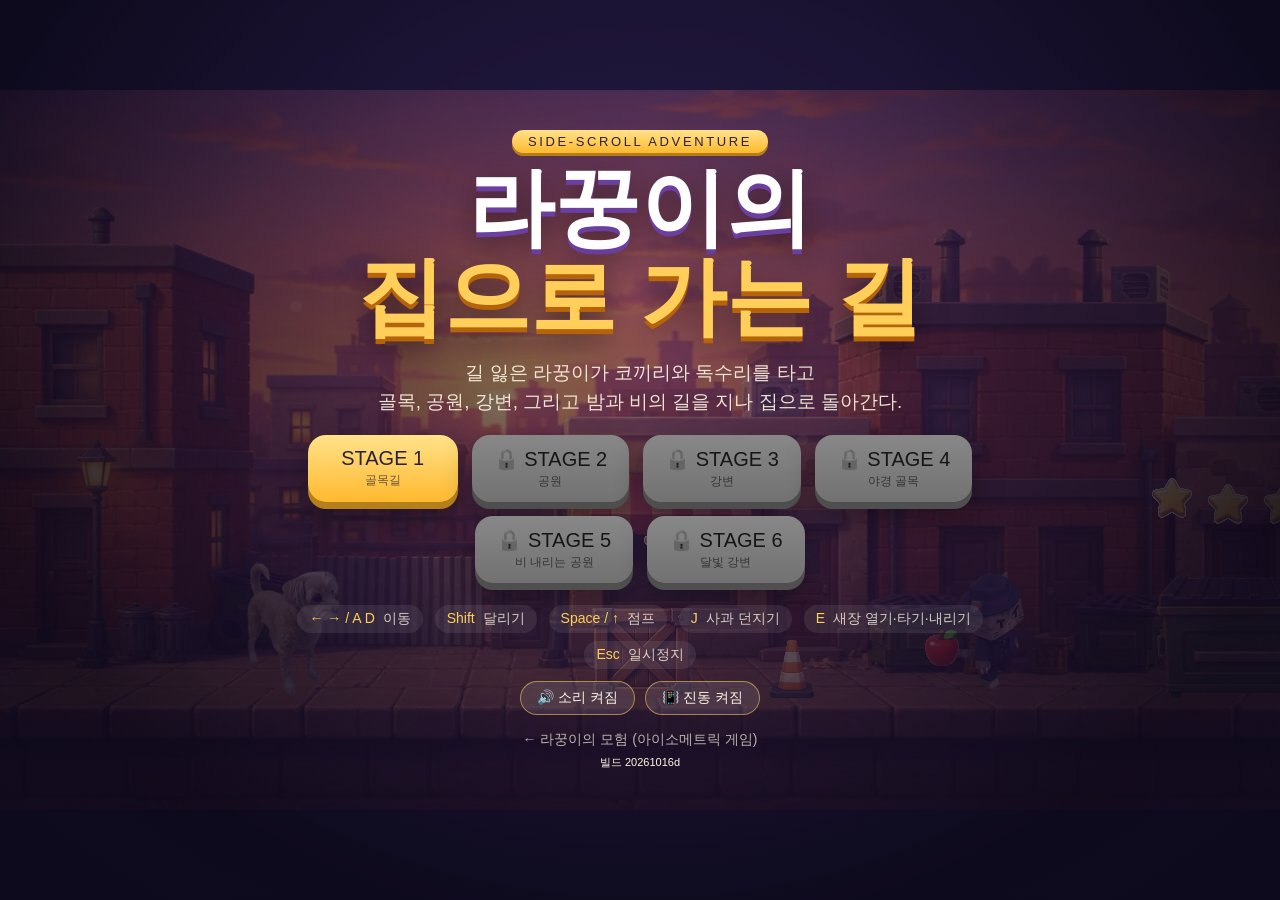
==== commit 3376085e: "타이틀에 챕터 바로 시작 추가 저장이 없던 구버전 탭을 새로고침해 진행을 잃은 경우를 위해, 타이틀에서 챕터 1~4를 골라 바로 시작할 수 있게 함(챕터에 맞는 레벨·점령 구역 설" ====
--- a/home/index.html
+++ b/home/index.html
@@ -7,8 +7,8 @@
 <meta name="apple-mobile-web-app-capable" content="yes">
 <meta name="theme-color" content="#1c1b33">
 <title>라꿍이의 집으로 가는 길</title>
-<link rel="stylesheet" href="style.css?v=20261016c">
-<link rel="stylesheet" href="../shared/rk.css?v=20261016c">
+<link rel="stylesheet" href="style.css?v=20261016d">
+<link rel="stylesheet" href="../shared/rk.css?v=20261016d">
 </head>
 <body>
 <div id="stage">
@@ -63,7 +63,7 @@
       </div>
       <button id="btn-full" class="mode-btn">전체화면으로 보기</button>
       <a class="back-link" href="../index.html">← 라꿍이의 모험 (아이소메트릭 게임)</a>
-      <div class="build">빌드 20261016c</div>
+      <div class="build">빌드 20261016d</div>
     </div>
   </div>
 
@@ -105,7 +105,7 @@
 </div>
 
 <script src="../lib/phaser.min.js"></script>
-<script src="../shared/rk.js?v=20261016c"></script>
-<script src="game.js?v=20261016c"></script>
+<script src="../shared/rk.js?v=20261016d"></script>
+<script src="game.js?v=20261016d"></script>
 </body>
 </html>
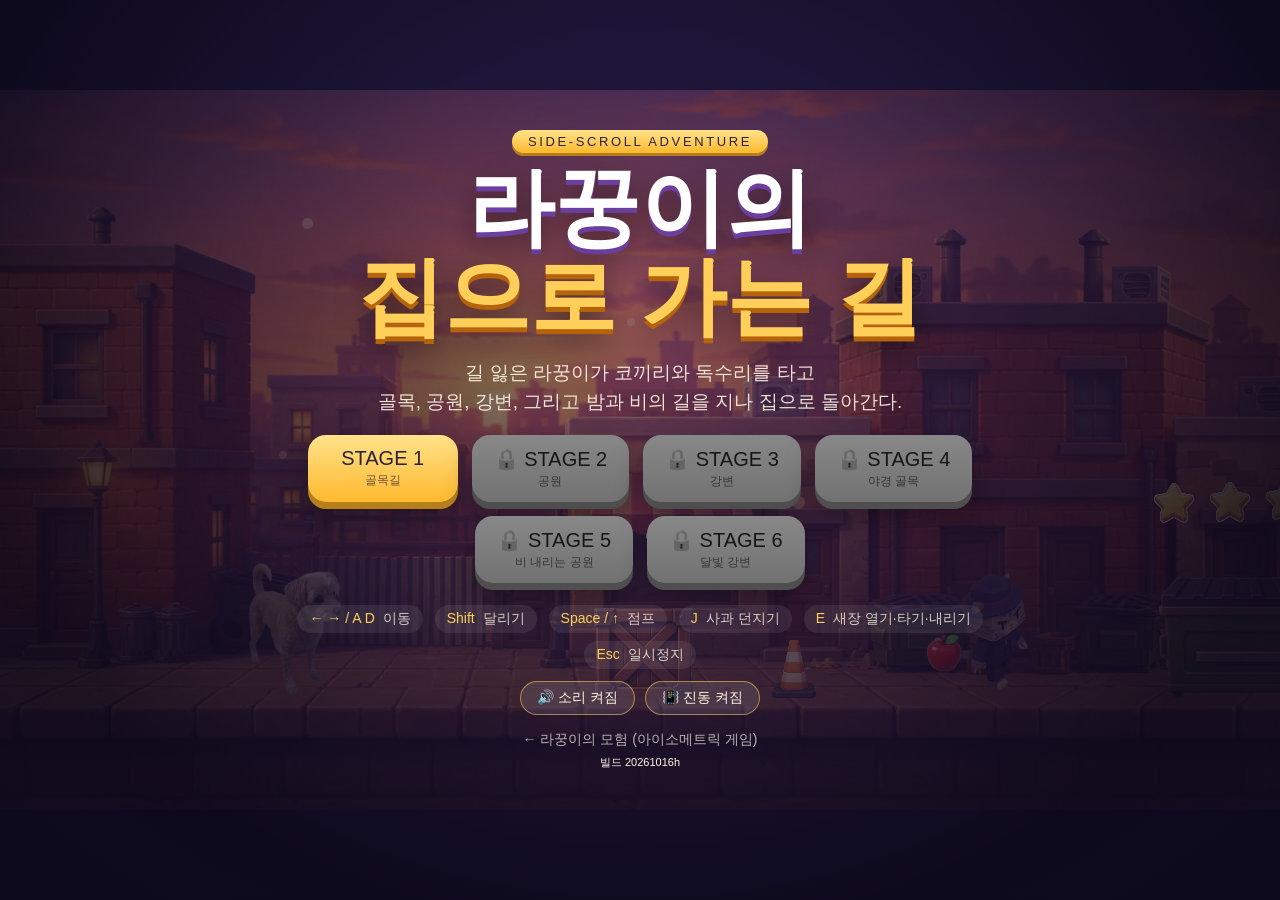
==== commit 7c849d3d: "보스 피날레·결과 등급, 연타 확대 방지, 발판/구덩이 가독성, 멈춤 방지 안전장치 - 라꿍이의 모험: 보스 처치 후 슬로모션·카메라·레터박스, 보스 마지막 대사, 구역 해방 연출" ====
--- a/home/index.html
+++ b/home/index.html
@@ -6,9 +6,10 @@
 <meta name="mobile-web-app-capable" content="yes">
 <meta name="apple-mobile-web-app-capable" content="yes">
 <meta name="theme-color" content="#1c1b33">
+<link rel="apple-touch-icon" href="../icon-180.png">
 <title>라꿍이의 집으로 가는 길</title>
-<link rel="stylesheet" href="style.css?v=20261016d">
-<link rel="stylesheet" href="../shared/rk.css?v=20261016d">
+<link rel="stylesheet" href="style.css?v=20261016h">
+<link rel="stylesheet" href="../shared/rk.css?v=20261016h">
 </head>
 <body>
 <div id="stage">
@@ -63,7 +64,7 @@
       </div>
       <button id="btn-full" class="mode-btn">전체화면으로 보기</button>
       <a class="back-link" href="../index.html">← 라꿍이의 모험 (아이소메트릭 게임)</a>
-      <div class="build">빌드 20261016d</div>
+      <div class="build">빌드 20261016h</div>
     </div>
   </div>
 
@@ -71,6 +72,7 @@
     <div class="panel">
       <h2>일시정지</h2>
       <button id="btn-resume" class="big-btn">계속하기</button>
+      <button id="btn-cp" class="big-btn ghost">체크포인트에서 다시</button>
       <button id="btn-retry" class="big-btn ghost">이 스테이지 처음부터</button>
       <button id="btn-menu" class="big-btn ghost">처음 화면으로</button>
     </div>
@@ -105,7 +107,7 @@
 </div>
 
 <script src="../lib/phaser.min.js"></script>
-<script src="../shared/rk.js?v=20261016d"></script>
-<script src="game.js?v=20261016d"></script>
+<script src="../shared/rk.js?v=20261016h"></script>
+<script src="game.js?v=20261016h"></script>
 </body>
 </html>
--- a/shared/rk.css
+++ b/shared/rk.css
@@ -70,3 +70,34 @@
 
 /* ---- new-version pill ---- */
 #rk-update{position:absolute;left:50%;top:max(10px,env(safe-area-inset-top));transform:translateX(-50%);z-index:60;border:2px solid #fff6e4;border-radius:999px;padding:8px 18px;font:inherit;font-size:15px;color:#2a2140;background:linear-gradient(180deg,#ffe28a,#ffb92e);box-shadow:0 5px 0 #b5801c,0 10px 24px rgba(0,0,0,.4);cursor:pointer;animation:rkTitleIn .5s var(--rk-ease) both}
+
+/* ---- iOS: no double-tap zoom ---- */
+html,body{touch-action:manipulation;-webkit-touch-callout:none}
+
+/* ---- cut-scene letterbox ---- */
+#rk-cine{position:absolute;inset:0;pointer-events:none;z-index:24}
+#rk-cine i{position:absolute;left:0;right:0;height:13%;background:#05030c;transition:transform .7s cubic-bezier(.3,.8,.3,1)}
+#rk-cine .t{top:0;transform:translateY(-101%)}#rk-cine .b{bottom:0;transform:translateY(101%)}
+#rk-cine.on .t,#rk-cine.on .b{transform:none}
+
+/* ---- story cards ---- */
+#rk-cards{position:absolute;inset:0;z-index:44;display:flex;align-items:center;justify-content:center;text-align:center;padding:24px;cursor:pointer;opacity:0;transition:opacity .5s ease;background:radial-gradient(ellipse at center,rgba(40,26,70,.92),rgba(8,5,18,.98))}
+#rk-cards.on{opacity:1}
+#rk-cards .cd{opacity:0;transform:translateY(18px) scale(.97);transition:opacity .55s ease,transform .7s cubic-bezier(.2,1.2,.4,1)}
+#rk-cards .cd.show{opacity:1;transform:none}
+#rk-cards .k{font-size:clamp(11px,1.8vw,16px);letter-spacing:.5em;color:var(--gold,#ffcf5a);margin-bottom:10px}
+#rk-cards .t{font-size:clamp(26px,6vw,64px);line-height:1.15;color:#fff;text-shadow:0 4px 0 #6b3fa0,0 10px 30px rgba(0,0,0,.6)}
+#rk-cards .s{margin-top:14px;font-size:clamp(13px,2.4vw,22px);color:rgba(255,246,228,.85)}
+#rk-cards .tip{position:absolute;bottom:max(14px,env(safe-area-inset-bottom));left:0;right:0;font-size:12px;color:rgba(255,255,255,.35)}
+#rk-banner.win .k{color:#9dffb6}
+#rk-banner.win{background:linear-gradient(90deg,rgba(8,40,26,0),rgba(10,50,32,.82) 18%,rgba(10,50,32,.82) 82%,rgba(8,40,26,0))}
+
+#a2hs{margin-top:8px;max-width:min(520px,92vw);margin-left:auto;margin-right:auto;font-size:12px;line-height:1.5;color:rgba(255,246,228,.75);background:rgba(255,255,255,.08);border-radius:12px;padding:6px 12px}
+#a2hs b{color:#ffe28a;font-weight:400}
+@media (max-height:480px) and (orientation:landscape){#a2hs{font-size:10px;margin-top:3px;padding:3px 10px}}
+
+/* ---- error toast / crash overlay ---- */
+#rk-err{position:absolute;left:10px;bottom:10px;max-width:70%;z-index:70;background:rgba(120,20,30,.88);color:#fff;font-size:12px;padding:6px 10px;border-radius:10px;opacity:0;pointer-events:none;transition:opacity .3s}
+#rk-err.on{opacity:1}
+#rk-crash{position:absolute;inset:0;z-index:80;display:flex;align-items:center;justify-content:center;background:rgba(10,6,22,.86);text-align:center;color:#fff;font-size:20px}
+#rk-crash button{display:block;margin:14px auto 0;padding:10px 22px;border-radius:14px;border:3px solid #fff6e4;background:linear-gradient(180deg,#ffe28a,#ffb92e);color:#2a2140;font:inherit;font-size:18px;box-shadow:0 5px 0 #b5801c}
